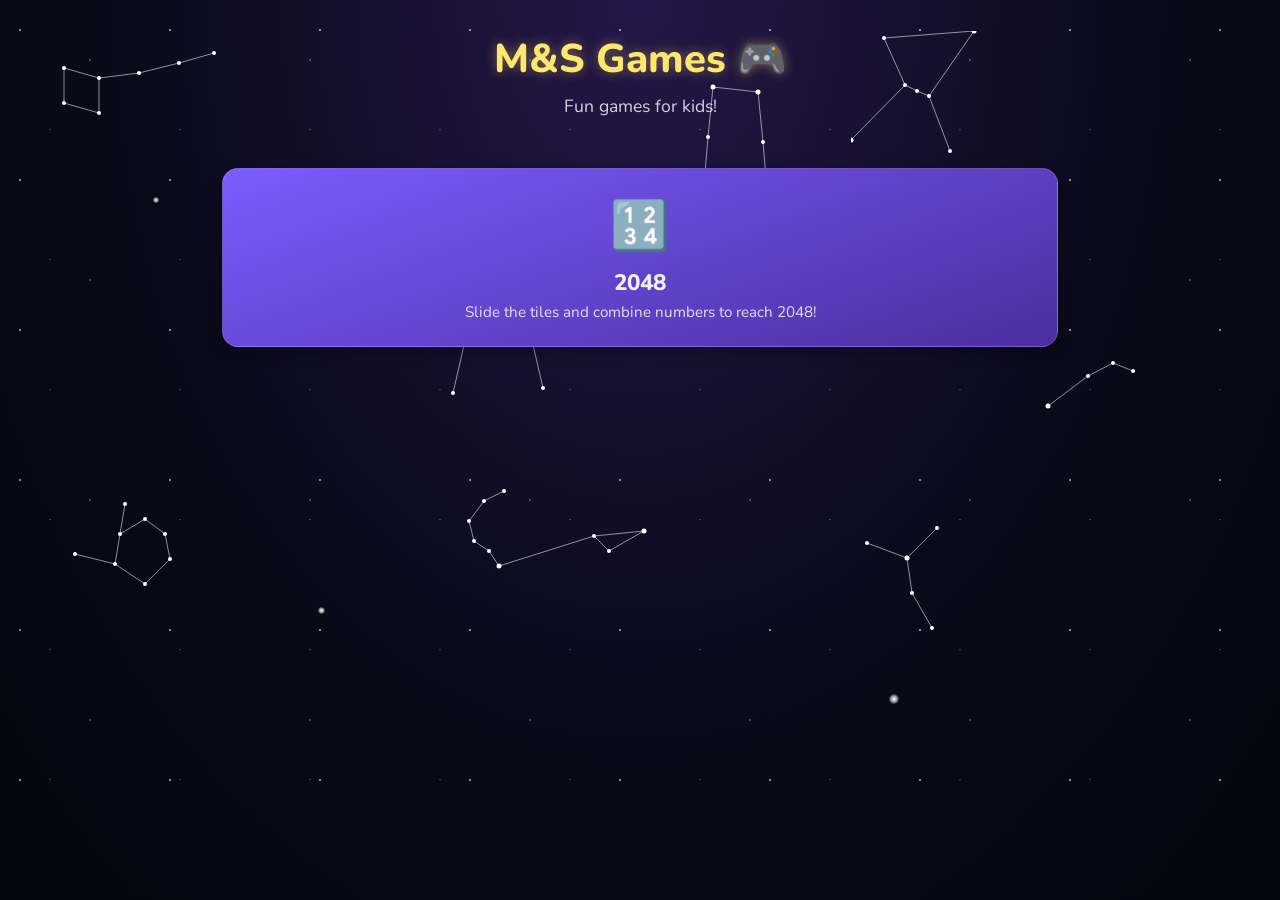
==== index.html @ 91e0290b "Add games hub with 2048 and space-themed background Games hub landing page plus a working 2048 imple" ====
<!DOCTYPE html>
<html lang="en">
<head>
  <meta charset="UTF-8" />
  <meta name="viewport" content="width=device-width, initial-scale=1.0" />
  <title>M&amp;S Games</title>
  <link rel="stylesheet" href="shared/styles.css" />
</head>
<body>
  <header class="site-header">
    <h1>M&amp;S Games 🎮</h1>
    <p>Fun games for kids!</p>
  </header>

  <main class="game-grid">
    <a class="game-card card-purple" href="games/2048/index.html">
      <span class="emoji">🔢</span>
      <h2>2048</h2>
      <p>Slide the tiles and combine numbers to reach 2048!</p>
    </a>
  </main>
</body>
</html>
---- shared/styles.css ----
@import url("https://fonts.googleapis.com/css2?family=Nunito:wght@500;700;800&display=swap");

:root {
  --bg: #0a0a1a;
  --panel-bg: rgba(255, 255, 255, 0.08);
  --accent: #ff6b6b;
  --accent-2: #4ecdc4;
  --accent-3: #ffe66d;
  --text: #f2f2ff;
  --radius: 16px;
}

* {
  box-sizing: border-box;
}

body {
  margin: 0;
  min-height: 100vh;
  font-family: "Nunito", "Trebuchet MS", Verdana, sans-serif;
  color: var(--text);
  background-color: var(--bg);
  background-image:
    url("data:image/svg+xml,%3Csvg xmlns='http://www.w3.org/2000/svg' width='180' height='100'%3E%3Cline x1='20' y1='20' x2='20' y2='55' stroke='white' stroke-opacity='0.55' stroke-width='1'/%3E%3Cline x1='20' y1='55' x2='55' y2='65' stroke='white' stroke-opacity='0.55' stroke-width='1'/%3E%3Cline x1='55' y1='65' x2='55' y2='30' stroke='white' stroke-opacity='0.55' stroke-width='1'/%3E%3Cline x1='55' y1='30' x2='20' y2='20' stroke='white' stroke-opacity='0.55' stroke-width='1'/%3E%3Cline x1='55' y1='30' x2='95' y2='25' stroke='white' stroke-opacity='0.55' stroke-width='1'/%3E%3Cline x1='95' y1='25' x2='135' y2='15' stroke='white' stroke-opacity='0.55' stroke-width='1'/%3E%3Cline x1='135' y1='15' x2='170' y2='5' stroke='white' stroke-opacity='0.55' stroke-width='1'/%3E%3Ccircle cx='20' cy='20' r='2' fill='white'/%3E%3Ccircle cx='20' cy='55' r='2' fill='white'/%3E%3Ccircle cx='55' cy='65' r='2' fill='white'/%3E%3Ccircle cx='55' cy='30' r='2' fill='white'/%3E%3Ccircle cx='95' cy='25' r='2' fill='white'/%3E%3Ccircle cx='135' cy='15' r='2' fill='white'/%3E%3Ccircle cx='170' cy='5' r='2' fill='white'/%3E%3C/svg%3E"),
    url("data:image/svg+xml,%3Csvg xmlns='http://www.w3.org/2000/svg' width='130' height='125'%3E%3Cline x1='33' y1='7' x2='123' y2='0' stroke='white' stroke-opacity='0.55' stroke-width='1'/%3E%3Cline x1='33' y1='7' x2='54' y2='54' stroke='white' stroke-opacity='0.55' stroke-width='1'/%3E%3Cline x1='123' y1='0' x2='78' y2='65' stroke='white' stroke-opacity='0.55' stroke-width='1'/%3E%3Cline x1='54' y1='54' x2='66' y2='60' stroke='white' stroke-opacity='0.55' stroke-width='1'/%3E%3Cline x1='66' y1='60' x2='78' y2='65' stroke='white' stroke-opacity='0.55' stroke-width='1'/%3E%3Cline x1='54' y1='54' x2='0' y2='109' stroke='white' stroke-opacity='0.55' stroke-width='1'/%3E%3Cline x1='78' y1='65' x2='99' y2='120' stroke='white' stroke-opacity='0.55' stroke-width='1'/%3E%3Ccircle cx='123' cy='0' r='2.5' fill='white'/%3E%3Ccircle cx='33' cy='7' r='2' fill='white'/%3E%3Ccircle cx='54' cy='54' r='2' fill='white'/%3E%3Ccircle cx='66' cy='60' r='2' fill='white'/%3E%3Ccircle cx='78' cy='65' r='2' fill='white'/%3E%3Ccircle cx='0' cy='109' r='2.5' fill='white'/%3E%3Ccircle cx='99' cy='120' r='2' fill='white'/%3E%3C/svg%3E"),
    url("data:image/svg+xml,%3Csvg xmlns='http://www.w3.org/2000/svg' width='110' height='95'%3E%3Cline x1='55' y1='5' x2='50' y2='35' stroke='white' stroke-opacity='0.55' stroke-width='1'/%3E%3Cline x1='50' y1='35' x2='45' y2='65' stroke='white' stroke-opacity='0.55' stroke-width='1'/%3E%3Cline x1='45' y1='65' x2='5' y2='55' stroke='white' stroke-opacity='0.55' stroke-width='1'/%3E%3Cline x1='50' y1='35' x2='75' y2='20' stroke='white' stroke-opacity='0.55' stroke-width='1'/%3E%3Cline x1='75' y1='20' x2='95' y2='35' stroke='white' stroke-opacity='0.55' stroke-width='1'/%3E%3Cline x1='95' y1='35' x2='100' y2='60' stroke='white' stroke-opacity='0.55' stroke-width='1'/%3E%3Cline x1='100' y1='60' x2='75' y2='85' stroke='white' stroke-opacity='0.55' stroke-width='1'/%3E%3Cline x1='75' y1='85' x2='45' y2='65' stroke='white' stroke-opacity='0.55' stroke-width='1'/%3E%3Ccircle cx='55' cy='5' r='2' fill='white'/%3E%3Ccircle cx='50' cy='35' r='2' fill='white'/%3E%3Ccircle cx='45' cy='65' r='2' fill='white'/%3E%3Ccircle cx='5' cy='55' r='2' fill='white'/%3E%3Ccircle cx='75' cy='20' r='2' fill='white'/%3E%3Ccircle cx='95' cy='35' r='2' fill='white'/%3E%3Ccircle cx='100' cy='60' r='2' fill='white'/%3E%3Ccircle cx='75' cy='85' r='2' fill='white'/%3E%3C/svg%3E"),
    url("data:image/svg+xml,%3Csvg xmlns='http://www.w3.org/2000/svg' width='90' height='115'%3E%3Cline x1='50' y1='40' x2='80' y2='10' stroke='white' stroke-opacity='0.55' stroke-width='1'/%3E%3Cline x1='50' y1='40' x2='10' y2='25' stroke='white' stroke-opacity='0.55' stroke-width='1'/%3E%3Cline x1='50' y1='40' x2='55' y2='75' stroke='white' stroke-opacity='0.55' stroke-width='1'/%3E%3Cline x1='55' y1='75' x2='75' y2='110' stroke='white' stroke-opacity='0.55' stroke-width='1'/%3E%3Ccircle cx='50' cy='40' r='2.5' fill='white'/%3E%3Ccircle cx='80' cy='10' r='2' fill='white'/%3E%3Ccircle cx='10' cy='25' r='2' fill='white'/%3E%3Ccircle cx='55' cy='75' r='2' fill='white'/%3E%3Ccircle cx='75' cy='110' r='2' fill='white'/%3E%3C/svg%3E"),
    url("data:image/svg+xml,%3Csvg xmlns='http://www.w3.org/2000/svg' width='100' height='90'%3E%3Cline x1='20' y1='20' x2='80' y2='15' stroke='white' stroke-opacity='0.55' stroke-width='1'/%3E%3Cline x1='20' y1='20' x2='5' y2='85' stroke='white' stroke-opacity='0.55' stroke-width='1'/%3E%3Cline x1='80' y1='15' x2='95' y2='80' stroke='white' stroke-opacity='0.55' stroke-width='1'/%3E%3Ccircle cx='20' cy='20' r='2' fill='white'/%3E%3Ccircle cx='80' cy='15' r='2' fill='white'/%3E%3Ccircle cx='5' cy='85' r='2' fill='white'/%3E%3Ccircle cx='95' cy='80' r='2' fill='white'/%3E%3C/svg%3E"),
    url("data:image/svg+xml,%3Csvg xmlns='http://www.w3.org/2000/svg' width='85' height='130'%3E%3Cline x1='20' y1='10' x2='65' y2='15' stroke='white' stroke-opacity='0.55' stroke-width='1'/%3E%3Cline x1='20' y1='10' x2='15' y2='60' stroke='white' stroke-opacity='0.55' stroke-width='1'/%3E%3Cline x1='15' y1='60' x2='10' y2='120' stroke='white' stroke-opacity='0.55' stroke-width='1'/%3E%3Cline x1='65' y1='15' x2='70' y2='65' stroke='white' stroke-opacity='0.55' stroke-width='1'/%3E%3Cline x1='70' y1='65' x2='75' y2='125' stroke='white' stroke-opacity='0.55' stroke-width='1'/%3E%3Ccircle cx='20' cy='10' r='2.5' fill='white'/%3E%3Ccircle cx='65' cy='15' r='2.5' fill='white'/%3E%3Ccircle cx='15' cy='60' r='2' fill='white'/%3E%3Ccircle cx='70' cy='65' r='2' fill='white'/%3E%3Ccircle cx='10' cy='120' r='2' fill='white'/%3E%3Ccircle cx='75' cy='125' r='2' fill='white'/%3E%3C/svg%3E"),
    url("data:image/svg+xml,%3Csvg xmlns='http://www.w3.org/2000/svg' width='200' height='90'%3E%3Cline x1='50' y1='5' x2='30' y2='15' stroke='white' stroke-opacity='0.55' stroke-width='1'/%3E%3Cline x1='30' y1='15' x2='15' y2='35' stroke='white' stroke-opacity='0.55' stroke-width='1'/%3E%3Cline x1='15' y1='35' x2='20' y2='55' stroke='white' stroke-opacity='0.55' stroke-width='1'/%3E%3Cline x1='20' y1='55' x2='35' y2='65' stroke='white' stroke-opacity='0.55' stroke-width='1'/%3E%3Cline x1='35' y1='65' x2='45' y2='80' stroke='white' stroke-opacity='0.55' stroke-width='1'/%3E%3Cline x1='45' y1='80' x2='140' y2='50' stroke='white' stroke-opacity='0.55' stroke-width='1'/%3E%3Cline x1='140' y1='50' x2='155' y2='65' stroke='white' stroke-opacity='0.55' stroke-width='1'/%3E%3Cline x1='155' y1='65' x2='190' y2='45' stroke='white' stroke-opacity='0.55' stroke-width='1'/%3E%3Cline x1='190' y1='45' x2='140' y2='50' stroke='white' stroke-opacity='0.55' stroke-width='1'/%3E%3Ccircle cx='50' cy='5' r='2' fill='white'/%3E%3Ccircle cx='30' cy='15' r='2' fill='white'/%3E%3Ccircle cx='15' cy='35' r='2' fill='white'/%3E%3Ccircle cx='20' cy='55' r='2' fill='white'/%3E%3Ccircle cx='35' cy='65' r='2' fill='white'/%3E%3Ccircle cx='45' cy='80' r='2.5' fill='white'/%3E%3Ccircle cx='140' cy='50' r='2' fill='white'/%3E%3Ccircle cx='155' cy='65' r='2' fill='white'/%3E%3Ccircle cx='190' cy='45' r='2.5' fill='white'/%3E%3C/svg%3E"),
    url("data:image/svg+xml,%3Csvg xmlns='http://www.w3.org/2000/svg' width='100' height='65'%3E%3Cline x1='10' y1='55' x2='50' y2='25' stroke='white' stroke-opacity='0.55' stroke-width='1'/%3E%3Cline x1='50' y1='25' x2='75' y2='12' stroke='white' stroke-opacity='0.55' stroke-width='1'/%3E%3Cline x1='75' y1='12' x2='95' y2='20' stroke='white' stroke-opacity='0.55' stroke-width='1'/%3E%3Ccircle cx='10' cy='55' r='2.5' fill='white'/%3E%3Ccircle cx='50' cy='25' r='2' fill='white'/%3E%3Ccircle cx='75' cy='12' r='2' fill='white'/%3E%3Ccircle cx='95' cy='20' r='2' fill='white'/%3E%3C/svg%3E"),
    radial-gradient(circle, white 0%, rgba(255,255,255,0.55) 45%, transparent 75%),
    radial-gradient(circle, white 0%, rgba(255,255,255,0.55) 45%, transparent 75%),
    radial-gradient(circle, white 0%, rgba(255,255,255,0.55) 45%, transparent 75%),
    radial-gradient(circle, white 0%, rgba(255,255,255,0.55) 45%, transparent 75%),
    radial-gradient(1.5px 1.5px at 20px 30px, white, transparent 100%),
    radial-gradient(1px 1px at 90px 60px, rgba(255,255,255,0.85), transparent 100%),
    radial-gradient(1px 1px at 50px 130px, rgba(255,255,255,0.7), transparent 100%),
    radial-gradient(ellipse at top, #241748 0%, #0a0a1a 55%, #05050f 100%);
  background-repeat:
    no-repeat,
    no-repeat,
    no-repeat,
    no-repeat,
    no-repeat,
    no-repeat,
    no-repeat,
    no-repeat,
    no-repeat,
    no-repeat,
    no-repeat,
    no-repeat,
    repeat,
    repeat,
    repeat,
    no-repeat;
  background-position:
    4% 6%,
    74% 4%,
    6% 62%,
    72% 66%,
    38% 38%,
    58% 10%,
    42% 60%,
    88% 42%,
    12% 22%,
    82% 30%,
    70% 78%,
    25% 68%,
    0 0,
    0 0,
    0 0,
    center;
  background-size:
    180px 100px,
    130px 125px,
    110px 95px,
    90px 115px,
    100px 90px,
    85px 130px,
    200px 90px,
    100px 65px,
    6px 6px,
    9px 9px,
    10px 10px,
    7px 7px,
    150px 150px,
    220px 220px,
    130px 130px,
    cover;
  background-attachment: fixed;
}

header.site-header {
  text-align: center;
  padding: 2rem 1rem 1rem;
}

header.site-header h1 {
  font-size: 2.5rem;
  font-weight: 800;
  margin: 0;
  color: var(--accent-3);
  text-shadow: 0 0 12px rgba(255, 230, 109, 0.4);
}

header.site-header p {
  font-size: 1.1rem;
  margin-top: 0.5rem;
  opacity: 0.85;
}

.back-link {
  display: inline-block;
  margin: 1rem;
  padding: 0.5rem 1rem;
  background: var(--panel-bg);
  backdrop-filter: blur(4px);
  border: 1px solid rgba(255, 255, 255, 0.15);
  border-radius: var(--radius);
  text-decoration: none;
  color: var(--text);
  font-weight: bold;
}

.back-link:hover {
  transform: translateY(-2px);
}

.game-grid {
  display: grid;
  grid-template-columns: repeat(auto-fit, minmax(220px, 1fr));
  gap: 1.5rem;
  max-width: 900px;
  margin: 0 auto;
  padding: 1rem 2rem 3rem;
}

.game-card {
  border-radius: var(--radius);
  padding: 1.5rem;
  text-align: center;
  text-decoration: none;
  color: var(--text);
  border: 1px solid rgba(255, 255, 255, 0.15);
  box-shadow: 0 4px 14px rgba(0, 0, 0, 0.35);
  transition: transform 0.15s ease, box-shadow 0.15s ease;
}

.game-card:hover {
  transform: translateY(-4px);
  box-shadow: 0 8px 20px rgba(0, 0, 0, 0.45);
}

.game-card .emoji {
  font-size: 3rem;
  display: block;
  margin-bottom: 0.5rem;
}

.game-card h2 {
  margin: 0.25rem 0;
  font-size: 1.4rem;
  font-weight: 800;
}

.game-card p {
  margin: 0;
  font-size: 0.95rem;
  opacity: 0.9;
}

.card-purple {
  background: linear-gradient(160deg, #7b5cff 0%, #4b2e9e 100%);
}

.card-blue {
  background: linear-gradient(160deg, #4ecdc4 0%, #2a7f9e 100%);
}

.card-pink {
  background: linear-gradient(160deg, #ff8fd6 0%, #d9469b 100%);
}

.card-green {
  background: linear-gradient(160deg, #8fe388 0%, #379e5c 100%);
}

.card-orange {
  background: linear-gradient(160deg, #ffb066 0%, #ff6b6b 100%);
}

.card-yellow {
  background: linear-gradient(160deg, #ffe66d 0%, #ffb066 100%);
  color: #2f2f4f;
}
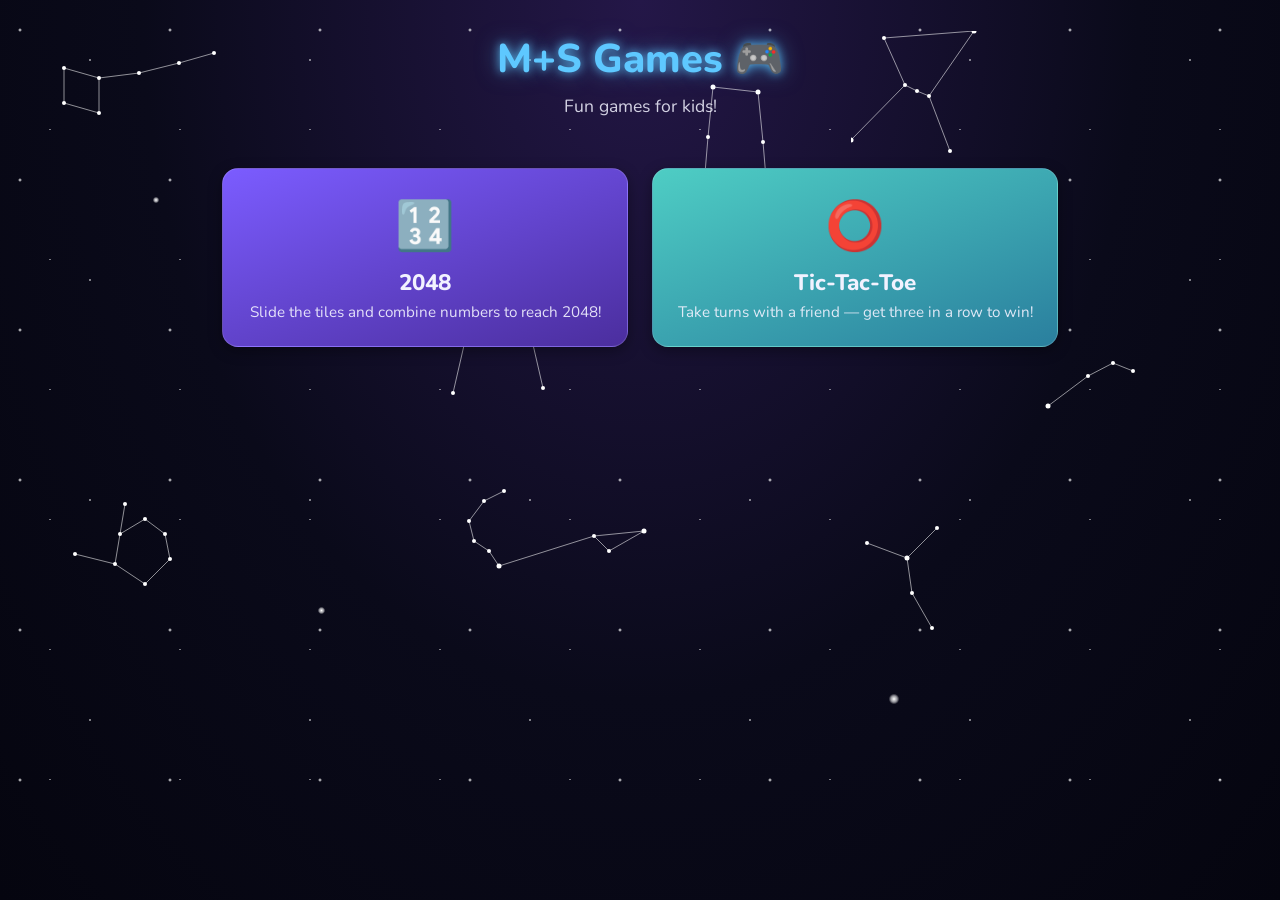
==== commit 05912a3e: "Add Tic-Tac-Toe game, rebrand to M+S Games, fix iOS background overlap - New Tic-Tac-Toe game with l" ====
--- a/index.html
+++ b/index.html
@@ -3,12 +3,12 @@
 <head>
   <meta charset="UTF-8" />
   <meta name="viewport" content="width=device-width, initial-scale=1.0" />
-  <title>M&amp;S Games</title>
+  <title>M+S Games</title>
   <link rel="stylesheet" href="shared/styles.css" />
 </head>
 <body>
   <header class="site-header">
-    <h1>M&amp;S Games 🎮</h1>
+    <h1>M+S Games 🎮</h1>
     <p>Fun games for kids!</p>
   </header>
 
@@ -18,6 +18,11 @@
       <h2>2048</h2>
       <p>Slide the tiles and combine numbers to reach 2048!</p>
     </a>
+    <a class="game-card card-blue" href="games/tic-tac-toe/index.html">
+      <span class="emoji">⭕</span>
+      <h2>Tic-Tac-Toe</h2>
+      <p>Take turns with a friend — get three in a row to win!</p>
+    </a>
   </main>
 </body>
 </html>
--- a/shared/styles.css
+++ b/shared/styles.css
@@ -33,27 +33,8 @@
     radial-gradient(circle, white 0%, rgba(255,255,255,0.55) 45%, transparent 75%),
     radial-gradient(circle, white 0%, rgba(255,255,255,0.55) 45%, transparent 75%),
     radial-gradient(circle, white 0%, rgba(255,255,255,0.55) 45%, transparent 75%),
-    radial-gradient(1.5px 1.5px at 20px 30px, white, transparent 100%),
-    radial-gradient(1px 1px at 90px 60px, rgba(255,255,255,0.85), transparent 100%),
-    radial-gradient(1px 1px at 50px 130px, rgba(255,255,255,0.7), transparent 100%),
     radial-gradient(ellipse at top, #241748 0%, #0a0a1a 55%, #05050f 100%);
-  background-repeat:
-    no-repeat,
-    no-repeat,
-    no-repeat,
-    no-repeat,
-    no-repeat,
-    no-repeat,
-    no-repeat,
-    no-repeat,
-    no-repeat,
-    no-repeat,
-    no-repeat,
-    no-repeat,
-    repeat,
-    repeat,
-    repeat,
-    no-repeat;
+  background-repeat: no-repeat;
   background-position:
     4% 6%,
     74% 4%,
@@ -67,9 +48,6 @@
     82% 30%,
     70% 78%,
     25% 68%,
-    0 0,
-    0 0,
-    0 0,
     center;
   background-size:
     180px 100px,
@@ -84,14 +62,59 @@
     9px 9px,
     10px 10px,
     7px 7px,
-    150px 150px,
-    220px 220px,
-    130px 130px,
     cover;
   background-attachment: fixed;
 }
 
+/* iOS Safari renders multi-layer `background-attachment: fixed` incorrectly,
+   causing the constellation layers to overlap/misplace on scroll or when the
+   address bar shows/hides. Touch devices fall back to normal scrolling
+   attachment, which looks the same on these short, single-viewport pages. */
+@media (pointer: coarse) {
+  body {
+    background-attachment: scroll;
+  }
+}
+
+body::before,
+body::after {
+  content: "";
+  position: fixed;
+  inset: 0;
+  pointer-events: none;
+  z-index: 0;
+}
+
+body::before {
+  background-image:
+    radial-gradient(2px 2px at 20px 30px, white, transparent 100%),
+    radial-gradient(1.5px 1.5px at 90px 60px, rgba(255, 255, 255, 0.9), transparent 100%);
+  background-repeat: repeat;
+  background-size: 150px 150px, 220px 220px;
+  animation: twinkle-a 2.5s ease-in-out infinite;
+}
+
+body::after {
+  background-image: radial-gradient(1.5px 1.5px at 50px 130px, rgba(255, 255, 255, 0.9), transparent 100%);
+  background-repeat: repeat;
+  background-size: 130px 130px;
+  animation: twinkle-b 3.5s ease-in-out infinite;
+  animation-delay: 1s;
+}
+
+@keyframes twinkle-a {
+  0%, 100% { opacity: 0.15; }
+  50% { opacity: 1; }
+}
+
+@keyframes twinkle-b {
+  0%, 100% { opacity: 0.1; }
+  50% { opacity: 1; }
+}
+
 header.site-header {
+  position: relative;
+  z-index: 1;
   text-align: center;
   padding: 2rem 1rem 1rem;
 }
@@ -100,8 +123,8 @@
   font-size: 2.5rem;
   font-weight: 800;
   margin: 0;
-  color: var(--accent-3);
-  text-shadow: 0 0 12px rgba(255, 230, 109, 0.4);
+  color: #5ec8ff;
+  text-shadow: 0 0 10px rgba(94, 200, 255, 0.8), 0 0 22px rgba(94, 200, 255, 0.5);
 }
 
 header.site-header p {
@@ -111,6 +134,8 @@
 }
 
 .back-link {
+  position: relative;
+  z-index: 1;
   display: inline-block;
   margin: 1rem;
   padding: 0.5rem 1rem;
@@ -128,6 +153,8 @@
 }
 
 .game-grid {
+  position: relative;
+  z-index: 1;
   display: grid;
   grid-template-columns: repeat(auto-fit, minmax(220px, 1fr));
   gap: 1.5rem;
